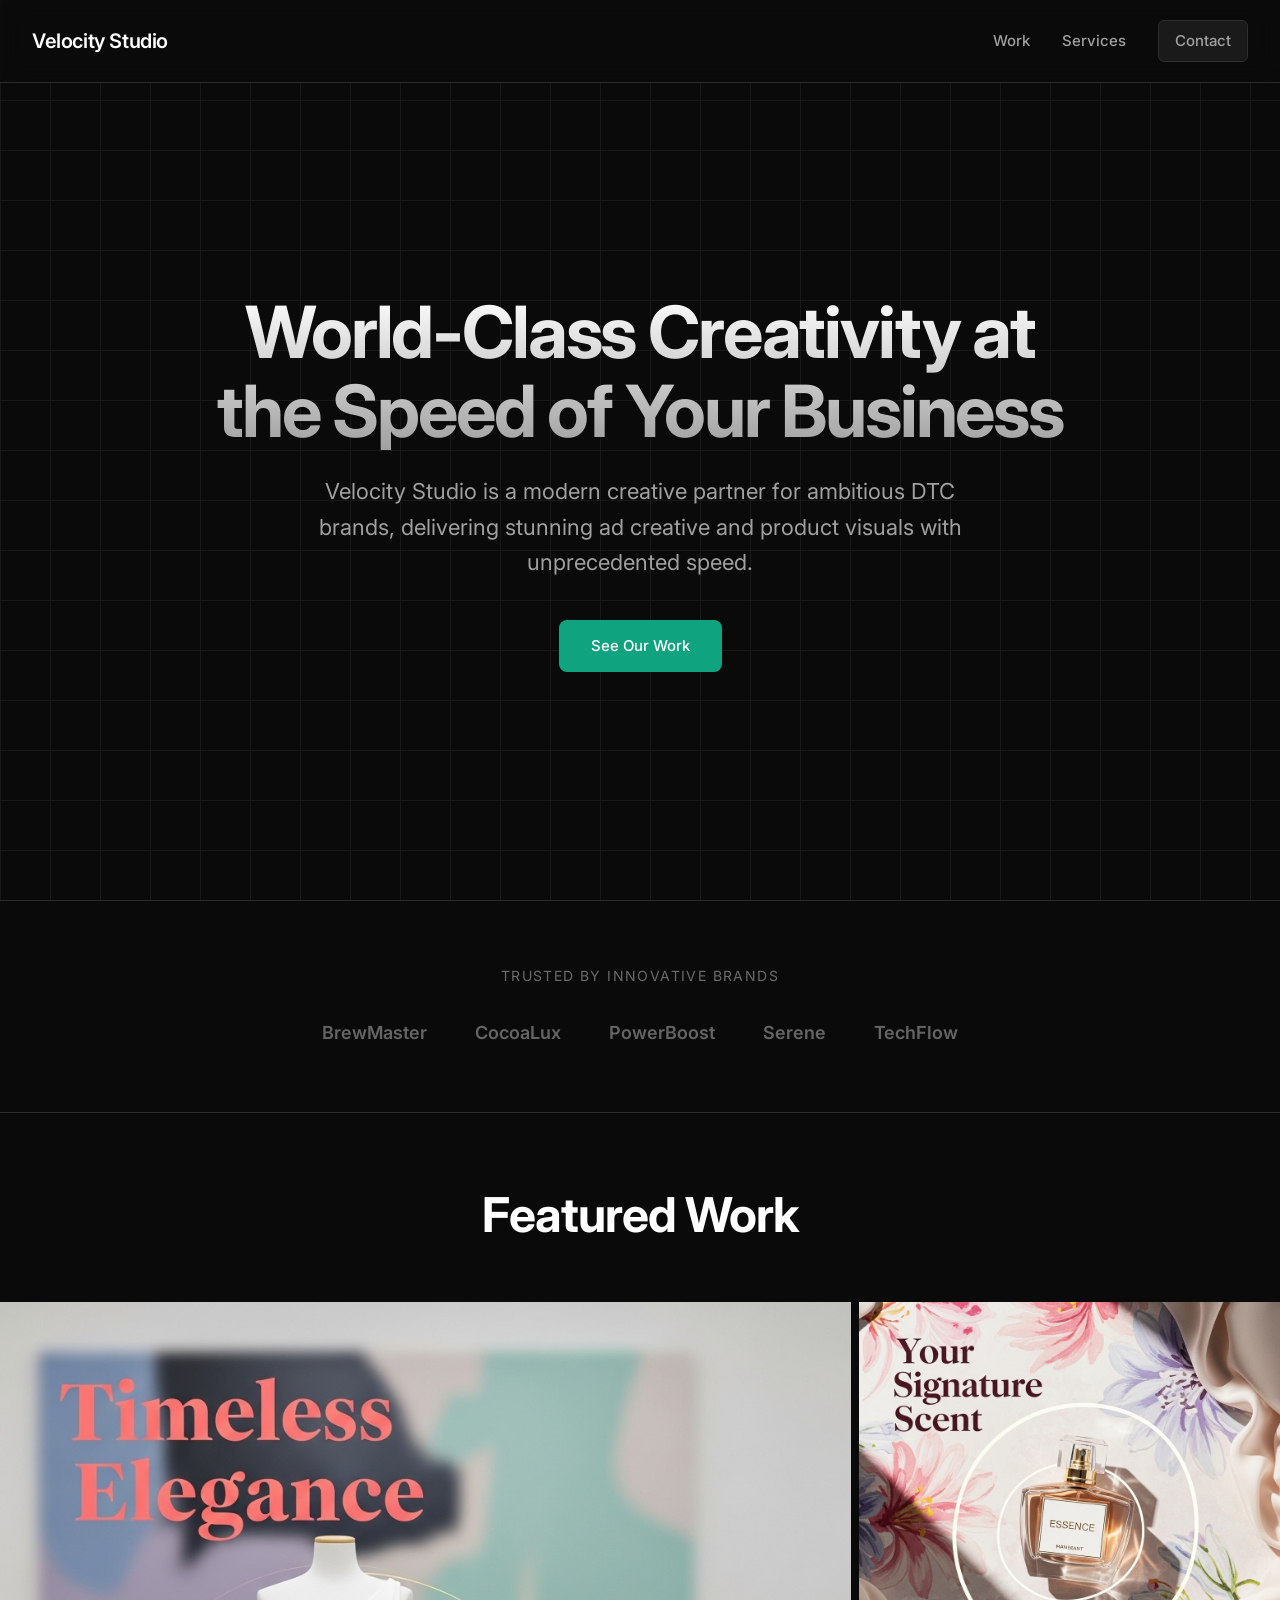
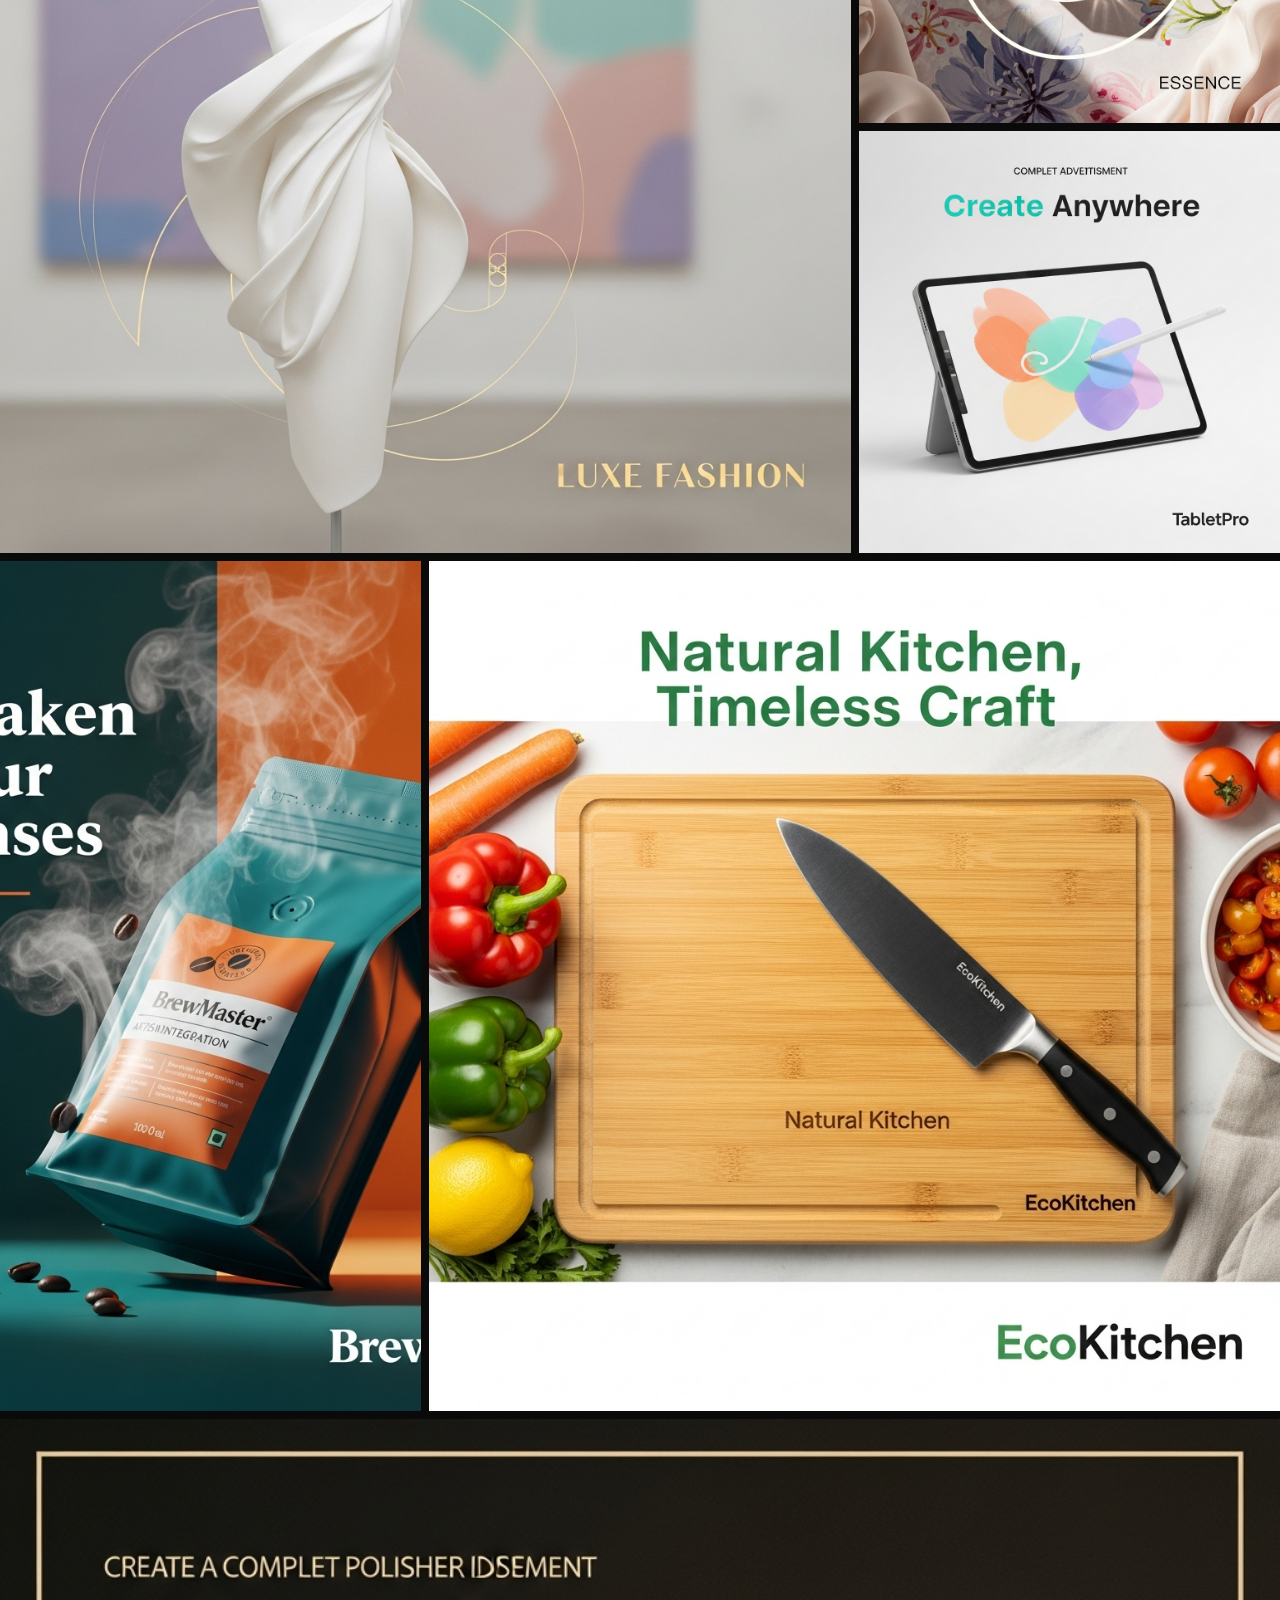
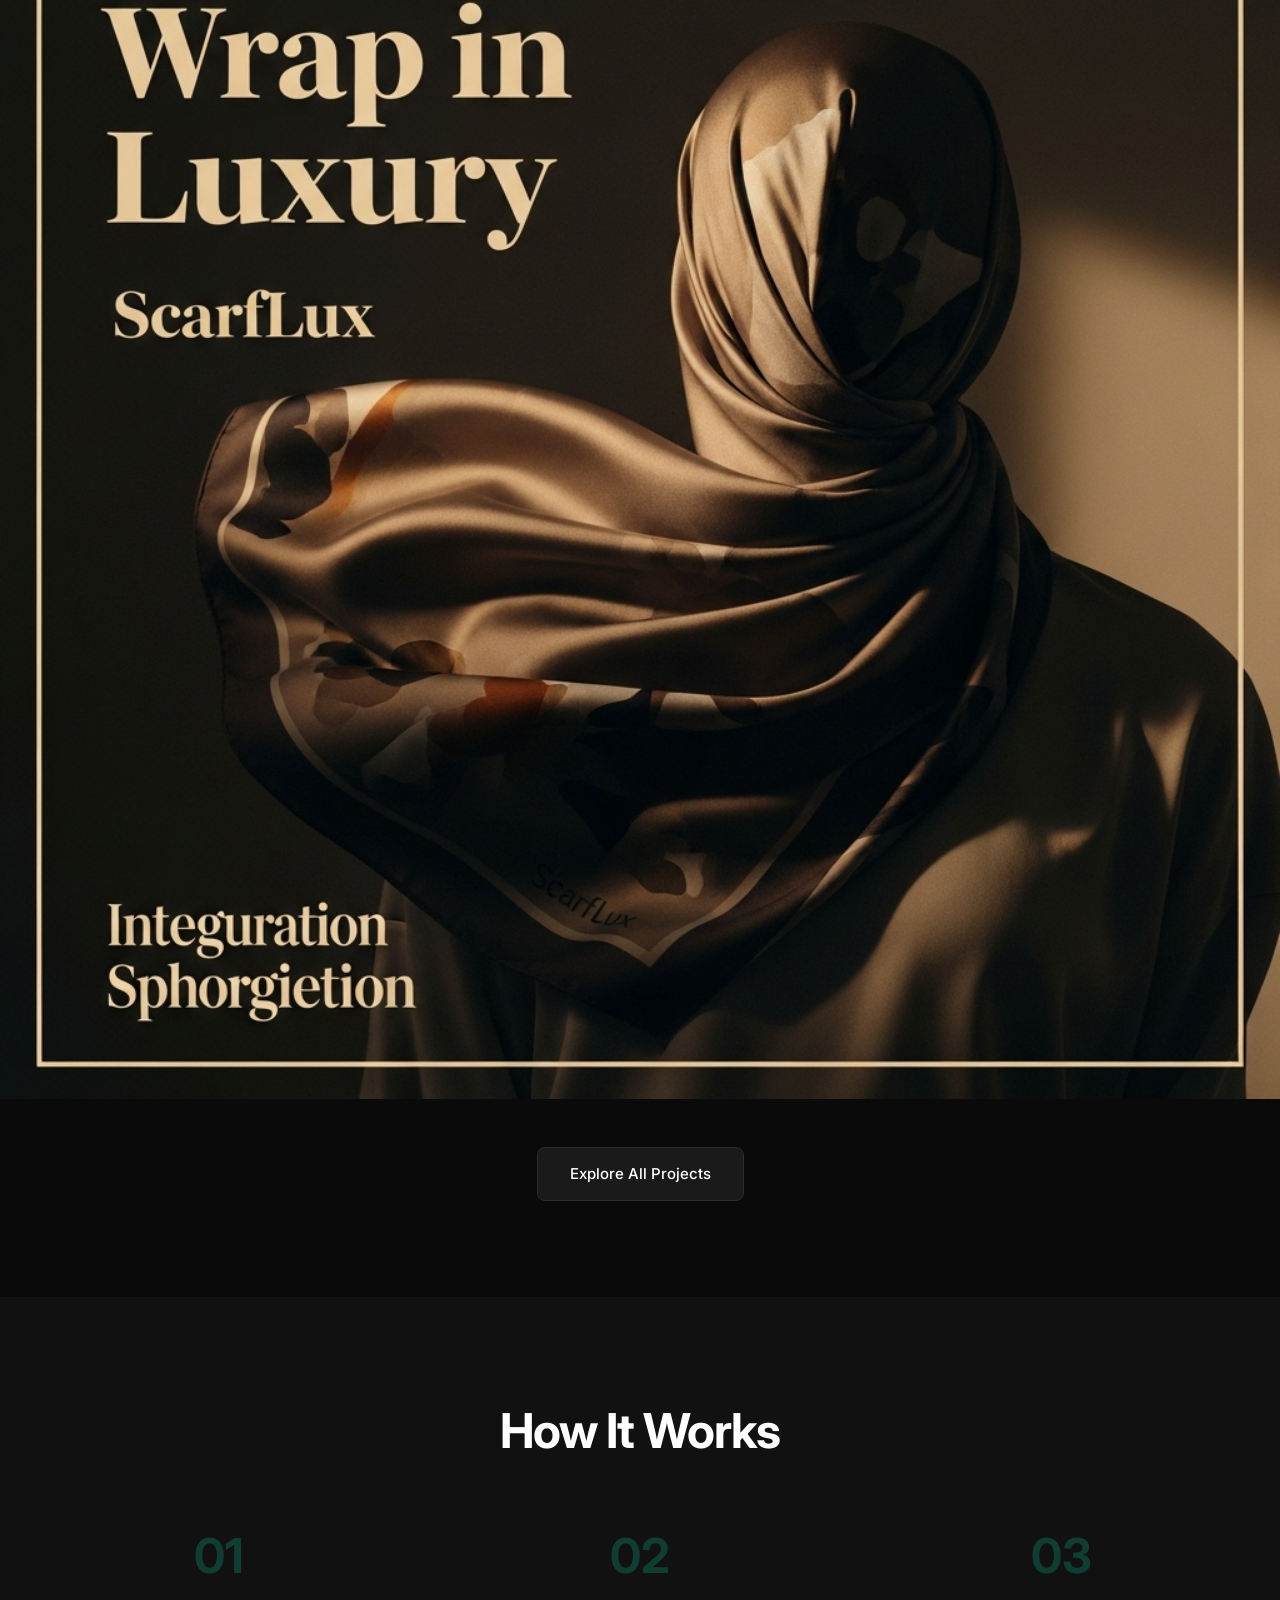
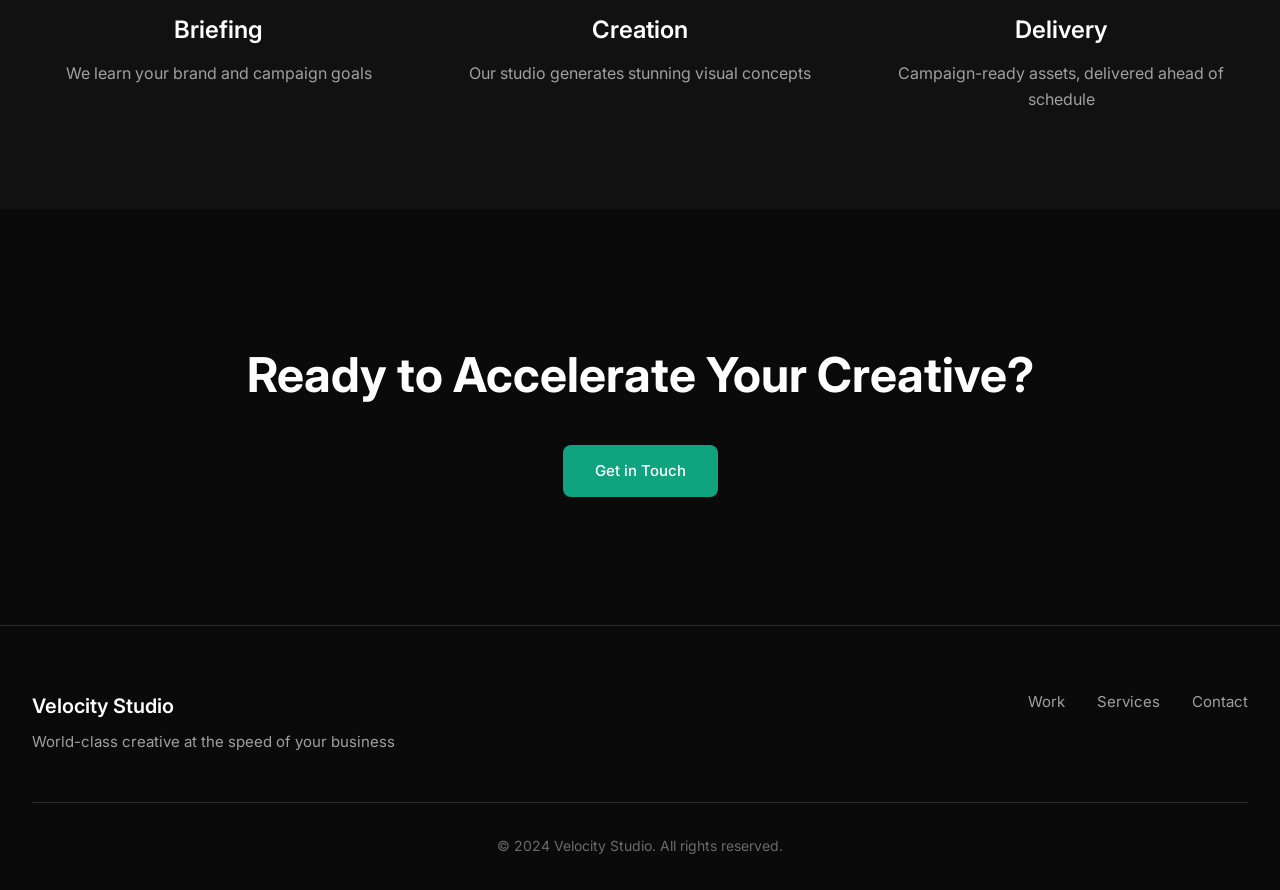
==== index.html @ a5378dfd "Initial commit - Velocity Studio" ====
<!DOCTYPE html>
<html lang="en">
<head>
    <meta charset="UTF-8">
    <meta name="viewport" content="width=device-width, initial-scale=1.0">
    <title>Velocity Studio - World-Class Creative at the Speed of Your Business</title>
    <link rel="stylesheet" href="styles/main.css">
    <link rel="preconnect" href="https://fonts.googleapis.com">
    <link rel="preconnect" href="https://fonts.gstatic.com" crossorigin>
    <link href="https://fonts.googleapis.com/css2?family=Inter:wght@300;400;500;600;700&display=swap" rel="stylesheet">
</head>
<body>
    <!-- Navigation -->
    <nav class="nav">
        <div class="nav-container">
            <a href="index.html" class="logo">Velocity Studio</a>
            <div class="nav-links">
                <a href="work.html">Work</a>
                <a href="services.html">Services</a>
                <a href="contact.html" class="nav-cta">Contact</a>
            </div>
            <button class="mobile-menu-btn" aria-label="Menu">
                <span></span>
                <span></span>
                <span></span>
            </button>
        </div>
    </nav>

    <!-- Hero Section -->
    <section class="hero">
        <div class="hero-content">
            <h1 class="hero-title">World-Class Creativity at the Speed of Your Business</h1>
            <p class="hero-subtitle">Velocity Studio is a modern creative partner for ambitious DTC brands, delivering stunning ad creative and product visuals with unprecedented speed.</p>
            <a href="work.html" class="btn btn-primary">See Our Work</a>
        </div>
        <div class="hero-visual">
            <div class="grid-pattern"></div>
        </div>
    </section>

    <!-- Logo Bar -->
    <section class="logo-bar">
        <div class="container">
            <p class="logo-bar-title">Trusted by innovative brands</p>
            <div class="logo-grid">
                <div class="brand-logo">BrewMaster</div>
                <div class="brand-logo">CocoaLux</div>
                <div class="brand-logo">PowerBoost</div>
                <div class="brand-logo">Serene</div>
                <div class="brand-logo">TechFlow</div>
            </div>
        </div>
    </section>

    <!-- Featured Work -->
    <section class="featured-work">
        <div class="container">
            <h2 class="section-title">Featured Work</h2>
            <div class="work-grid">
                <div class="work-item">
                    <img src="assets/images/fashion1.png" alt="Fashion Campaign" class="work-image-img">
                    <div class="work-overlay">
                        <h3>Fashion Campaign</h3>
                        <p>Premium Apparel</p>
                    </div>
                </div>
                <div class="work-item">
                    <img src="assets/images/beauty1.png" alt="Beauty Brand" class="work-image-img">
                    <div class="work-overlay">
                        <h3>Beauty Brand</h3>
                        <p>Skincare Line</p>
                    </div>
                </div>
                <div class="work-item">
                    <img src="assets/images/elecctronics.png" alt="Electronics" class="work-image-img">
                    <div class="work-overlay">
                        <h3>Tech Products</h3>
                        <p>Consumer Electronics</p>
                    </div>
                </div>
                <div class="work-item">
                    <img src="assets/images/foodsBavrage1.png" alt="Food & Beverage" class="work-image-img">
                    <div class="work-overlay">
                        <h3>Food & Beverage</h3>
                        <p>Artisan Products</p>
                    </div>
                </div>
                <div class="work-item">
                    <img src="assets/images/home.png" alt="Home Goods" class="work-image-img">
                    <div class="work-overlay">
                        <h3>Home Goods</h3>
                        <p>Modern Living</p>
                    </div>
                </div>
                <div class="work-item">
                    <img src="assets/images/jaulary.png" alt="Jewelry Collection" class="work-image-img">
                    <div class="work-overlay">
                        <h3>Jewelry Collection</h3>
                        <p>Luxury Accessories</p>
                    </div>
                </div>
            </div>
            <div class="cta-center">
                <a href="work.html" class="btn btn-secondary">Explore All Projects</a>
            </div>
        </div>
    </section>

    <!-- Process Section -->
    <section class="process">
        <div class="container">
            <h2 class="section-title">How It Works</h2>
            <div class="process-grid">
                <div class="process-step">
                    <div class="step-number">01</div>
                    <h3>Briefing</h3>
                    <p>We learn your brand and campaign goals</p>
                </div>
                <div class="process-step">
                    <div class="step-number">02</div>
                    <h3>Creation</h3>
                    <p>Our studio generates stunning visual concepts</p>
                </div>
                <div class="process-step">
                    <div class="step-number">03</div>
                    <h3>Delivery</h3>
                    <p>Campaign-ready assets, delivered ahead of schedule</p>
                </div>
            </div>
        </div>
    </section>

    <!-- Final CTA -->
    <section class="final-cta">
        <div class="container">
            <h2>Ready to Accelerate Your Creative?</h2>
            <a href="contact.html" class="btn btn-primary">Get in Touch</a>
        </div>
    </section>

    <!-- Footer -->
    <footer class="footer">
        <div class="container">
            <div class="footer-content">
                <div class="footer-brand">
                    <h3>Velocity Studio</h3>
                    <p>World-class creative at the speed of your business</p>
                </div>
                <div class="footer-links">
                    <a href="work.html">Work</a>
                    <a href="services.html">Services</a>
                    <a href="contact.html">Contact</a>
                </div>
            </div>
            <div class="footer-bottom">
                <p>&copy; 2024 Velocity Studio. All rights reserved.</p>
            </div>
        </div>
    </footer>

    <script src="js/main.js"></script>
</body>
</html>
---- styles/main.css ----
/* Reset & Base Styles */
* {
    margin: 0;
    padding: 0;
    box-sizing: border-box;
}

:root {
    --bg-primary: #0a0a0a;
    --bg-secondary: #111111;
    --bg-tertiary: #1a1a1a;
    --text-primary: #ffffff;
    --text-secondary: #a0a0a0;
    --text-tertiary: #6b6b6b;
    --accent: #10a37f;
    --accent-hover: #0d8c6d;
    --border: #2d2d2d;
    --transition: all 0.3s cubic-bezier(0.4, 0, 0.2, 1);
}

body {
    font-family: 'Inter', -apple-system, BlinkMacSystemFont, 'Segoe UI', sans-serif;
    background-color: var(--bg-primary);
    color: var(--text-primary);
    line-height: 1.6;
    -webkit-font-smoothing: antialiased;
    -moz-osx-font-smoothing: grayscale;
}

.container {
    max-width: 1280px;
    margin: 0 auto;
    padding: 0 2rem;
}

/* Navigation */
.nav {
    position: fixed;
    top: 0;
    left: 0;
    right: 0;
    z-index: 1000;
    background: rgba(10, 10, 10, 0.8);
    backdrop-filter: blur(12px);
    border-bottom: 1px solid var(--border);
}

.nav-container {
    max-width: 1280px;
    margin: 0 auto;
    padding: 1.25rem 2rem;
    display: flex;
    justify-content: space-between;
    align-items: center;
}

.logo {
    font-size: 1.25rem;
    font-weight: 600;
    color: var(--text-primary);
    text-decoration: none;
    letter-spacing: -0.02em;
}

.nav-links {
    display: flex;
    gap: 2rem;
    align-items: center;
}

.nav-links a {
    color: var(--text-secondary);
    text-decoration: none;
    font-size: 0.9375rem;
    font-weight: 500;
    transition: var(--transition);
}

.nav-links a:hover,
.nav-links a.active {
    color: var(--text-primary);
}

.nav-cta {
    padding: 0.5rem 1rem;
    background: var(--bg-tertiary);
    border-radius: 6px;
    border: 1px solid var(--border);
}

.nav-cta:hover {
    background: var(--bg-secondary);
    border-color: var(--accent);
}

.mobile-menu-btn {
    display: none;
    flex-direction: column;
    gap: 4px;
    background: none;
    border: none;
    cursor: pointer;
    padding: 0.5rem;
    z-index: 1001;
}

.mobile-menu-btn span {
    width: 24px;
    height: 2px;
    background: var(--text-primary);
    transition: var(--transition);
}

.mobile-menu-btn.active span:nth-child(1) {
    transform: rotate(45deg) translate(5px, 5px);
}

.mobile-menu-btn.active span:nth-child(2) {
    opacity: 0;
}

.mobile-menu-btn.active span:nth-child(3) {
    transform: rotate(-45deg) translate(7px, -6px);
}

.nav-links.active {
    display: flex;
    flex-direction: column;
    position: fixed;
    top: 73px;
    left: 0;
    right: 0;
    background: rgba(10, 10, 10, 0.98);
    backdrop-filter: blur(12px);
    padding: 2rem;
    gap: 1.5rem;
    border-bottom: 1px solid var(--border);
    animation: slideDown 0.3s ease;
}

@keyframes slideDown {
    from {
        opacity: 0;
        transform: translateY(-20px);
    }
    to {
        opacity: 1;
        transform: translateY(0);
    }
}

/* Hero Section */
.hero {
    min-height: 100vh;
    display: flex;
    align-items: center;
    justify-content: center;
    position: relative;
    padding: 8rem 2rem 4rem;
    overflow: hidden;
}

.hero-content {
    max-width: 900px;
    text-align: center;
    position: relative;
    z-index: 2;
}

.hero-title {
    font-size: clamp(2.5rem, 6vw, 4.5rem);
    font-weight: 700;
    line-height: 1.1;
    letter-spacing: -0.03em;
    margin-bottom: 1.5rem;
    background: linear-gradient(180deg, #ffffff 0%, #a0a0a0 100%);
    -webkit-background-clip: text;
    -webkit-text-fill-color: transparent;
    background-clip: text;
}

.hero-subtitle {
    font-size: clamp(1.125rem, 2vw, 1.375rem);
    color: var(--text-secondary);
    margin-bottom: 2.5rem;
    line-height: 1.6;
    max-width: 700px;
    margin-left: auto;
    margin-right: auto;
}

.hero-visual {
    position: absolute;
    top: 0;
    left: 0;
    right: 0;
    bottom: 0;
    z-index: 1;
    opacity: 0.4;
}

.grid-pattern {
    width: 100%;
    height: 100%;
    background-image: 
        linear-gradient(var(--border) 1px, transparent 1px),
        linear-gradient(90deg, var(--border) 1px, transparent 1px);
    background-size: 50px 50px;
    animation: gridMove 20s linear infinite;
}

@keyframes gridMove {
    0% { transform: translate(0, 0); }
    100% { transform: translate(50px, 50px); }
}

/* Buttons */
.btn {
    display: inline-block;
    padding: 0.875rem 2rem;
    font-size: 0.9375rem;
    font-weight: 500;
    text-decoration: none;
    border-radius: 8px;
    transition: var(--transition);
    cursor: pointer;
    border: none;
    font-family: inherit;
}

.btn-primary {
    background: var(--accent);
    color: var(--text-primary);
}

.btn-primary:hover {
    background: var(--accent-hover);
    transform: translateY(-2px);
}

.btn-secondary {
    background: var(--bg-tertiary);
    color: var(--text-primary);
    border: 1px solid var(--border);
}

.btn-secondary:hover {
    background: var(--bg-secondary);
    border-color: var(--accent);
}

/* Logo Bar */
.logo-bar {
    padding: 4rem 0;
    border-top: 1px solid var(--border);
    border-bottom: 1px solid var(--border);
}

.logo-bar-title {
    text-align: center;
    color: var(--text-tertiary);
    font-size: 0.875rem;
    text-transform: uppercase;
    letter-spacing: 0.1em;
    margin-bottom: 2rem;
}

.logo-grid {
    display: flex;
    justify-content: center;
    align-items: center;
    gap: 3rem;
    flex-wrap: wrap;
}

.brand-logo {
    font-size: 1.125rem;
    font-weight: 600;
    color: var(--text-secondary);
    opacity: 0.6;
    transition: var(--transition);
}

.brand-logo:hover {
    opacity: 1;
    color: var(--text-primary);
}

/* Section Styles */
.section-title {
    font-size: clamp(2rem, 4vw, 3rem);
    font-weight: 700;
    letter-spacing: -0.02em;
    margin-bottom: 3rem;
    text-align: center;
}

/* Featured Work */
.featured-work {
    padding: 4rem 0 6rem;
}

.featured-work .container {
    max-width: 100%;
    padding: 0;
}

.work-grid {
    display: grid;
    grid-template-columns: repeat(12, 1fr);
    gap: 0.5rem;
    margin-bottom: 3rem;
}

.work-item {
    position: relative;
    border-radius: 0;
    overflow: hidden;
    cursor: pointer;
    border: none;
    background: var(--bg-secondary);
    transition: var(--transition);
}

.work-item:hover {
    transform: scale(0.98);
}

/* Creative asymmetric layout - 12 column grid */
.work-item:nth-child(1) {
    grid-column: span 8;
    grid-row: span 2;
    min-height: 600px;
}

.work-item:nth-child(2) {
    grid-column: span 4;
    grid-row: span 1;
    min-height: 300px;
}

.work-item:nth-child(3) {
    grid-column: span 4;
    grid-row: span 1;
    min-height: 300px;
}

.work-item:nth-child(4) {
    grid-column: span 4;
    grid-row: span 2;
    min-height: 600px;
}

.work-item:nth-child(5) {
    grid-column: span 8;
    grid-row: span 2;
    min-height: 600px;
}

.work-item:nth-child(6) {
    grid-column: span 12;
    min-height: 350px;
}

.work-image {
    width: 100%;
    height: 100%;
    display: flex;
    align-items: center;
    justify-content: center;
    transition: var(--transition);
}

.work-image-img {
    width: 100%;
    height: 100%;
    object-fit: cover;
    object-position: center;
    display: block;
    transition: var(--transition);
}

.work-item:hover .work-image-img {
    transform: scale(1.05);
}

.placeholder-icon {
    width: 64px;
    height: 64px;
    color: var(--text-tertiary);
    opacity: 0.3;
}

.work-overlay {
    position: absolute;
    bottom: 0;
    left: 0;
    right: 0;
    padding: 2.5rem;
    background: linear-gradient(to top, rgba(0,0,0,0.8) 0%, rgba(0,0,0,0.4) 50%, transparent 100%);
    opacity: 0;
    transition: var(--transition);
}

.work-item:hover .work-overlay {
    opacity: 1;
}

.work-item:nth-child(1) .work-overlay h3,
.work-item:nth-child(4) .work-overlay h3 {
    font-size: 1.75rem;
    font-weight: 600;
    margin-bottom: 0.375rem;
    letter-spacing: -0.02em;
}

.work-item:nth-child(1) .work-overlay p,
.work-item:nth-child(4) .work-overlay p {
    font-size: 1rem;
    color: var(--text-secondary);
    font-weight: 400;
}

.work-overlay h3 {
    font-size: 1.25rem;
    font-weight: 600;
    margin-bottom: 0.25rem;
    letter-spacing: -0.01em;
}

.work-overlay p {
    color: var(--text-secondary);
    font-size: 0.875rem;
    font-weight: 400;
    opacity: 0.9;
}

.cta-center {
    text-align: center;
    padding: 0 2rem;
    margin-top: 2rem;
}

/* Process Section */
.process {
    padding: 6rem 0;
    background: var(--bg-secondary);
}

.process-grid {
    display: grid;
    grid-template-columns: repeat(auto-fit, minmax(280px, 1fr));
    gap: 3rem;
}

.process-step {
    text-align: center;
}

.step-number {
    font-size: 3rem;
    font-weight: 700;
    color: var(--accent);
    opacity: 0.3;
    margin-bottom: 1rem;
}

.process-step h3 {
    font-size: 1.5rem;
    font-weight: 600;
    margin-bottom: 0.75rem;
}

.process-step p {
    color: var(--text-secondary);
    line-height: 1.6;
}

/* Final CTA */
.final-cta {
    padding: 8rem 0;
    text-align: center;
}

.final-cta h2 {
    font-size: clamp(2rem, 4vw, 3rem);
    font-weight: 700;
    margin-bottom: 2rem;
}

/* Footer */
.footer {
    border-top: 1px solid var(--border);
    padding: 4rem 0 2rem;
}

.footer-content {
    display: flex;
    justify-content: space-between;
    align-items: start;
    margin-bottom: 3rem;
    gap: 2rem;
}

.footer-brand h3 {
    font-size: 1.25rem;
    font-weight: 600;
    margin-bottom: 0.5rem;
}

.footer-brand p {
    color: var(--text-secondary);
    font-size: 0.9375rem;
}

.footer-links {
    display: flex;
    gap: 2rem;
}

.footer-links a {
    color: var(--text-secondary);
    text-decoration: none;
    font-size: 0.9375rem;
    transition: var(--transition);
}

.footer-links a:hover {
    color: var(--text-primary);
}

.footer-bottom {
    padding-top: 2rem;
    border-top: 1px solid var(--border);
    text-align: center;
}

.footer-bottom p {
    color: var(--text-tertiary);
    font-size: 0.875rem;
}

/* Page Header */
.page-header {
    padding: 10rem 0 4rem;
    text-align: center;
}

.page-header h1 {
    font-size: clamp(2.5rem, 5vw, 4rem);
    font-weight: 700;
    letter-spacing: -0.02em;
    margin-bottom: 1rem;
}

.page-header p {
    font-size: 1.25rem;
    color: var(--text-secondary);
}

/* Responsive Design */
@media (max-width: 968px) {
    .work-grid {
        grid-template-columns: repeat(2, 1fr);
        gap: 0.5rem;
    }
    
    .work-item:nth-child(1) {
        grid-column: span 2;
        grid-row: span 1;
        min-height: 400px;
    }
    
    .work-item:nth-child(2),
    .work-item:nth-child(3) {
        grid-column: span 1;
        grid-row: span 1;
        min-height: 300px;
    }
    
    .work-item:nth-child(4) {
        grid-column: span 2;
        grid-row: span 1;
        min-height: 350px;
    }
    
    .work-item:nth-child(5),
    .work-item:nth-child(6) {
        grid-column: span 1;
        grid-row: span 1;
        min-height: 300px;
    }
}

@media (max-width: 968px) {
    .nav-links:not(.active) {
        display: none;
    }
    
    .mobile-menu-btn {
        display: flex;
    }
}

@media (max-width: 768px) {
    .nav-links:not(.active) {
        display: none;
    }
    
    .mobile-menu-btn {
        display: flex;
    }
    
    .work-grid {
        grid-template-columns: 1fr;
        gap: 0.5rem;
    }
    
    .work-item {
        min-height: 350px;
        border-radius: 0;
    }
    
    .work-item:nth-child(1),
    .work-item:nth-child(2),
    .work-item:nth-child(3),
    .work-item:nth-child(4),
    .work-item:nth-child(5),
    .work-item:nth-child(6) {
        grid-column: span 1;
        grid-row: span 1;
        min-height: 350px;
    }
    
    .footer-content {
        flex-direction: column;
    }
    
    .logo-grid {
        gap: 1.5rem;
    }
}

@media (max-width: 480px) {
    .container {
        padding: 0 1rem;
    }
    
    .nav-container {
        padding: 1rem;
    }
    
    .hero {
        padding: 6rem 1rem 3rem;
    }
}

/* Filter Section */
.filter-section {
    padding: 2rem 0;
    background: var(--bg-secondary);
    position: sticky;
    top: 73px;
    z-index: 100;
    border-bottom: 1px solid var(--border);
}

.filter-bar {
    display: flex;
    gap: 0.75rem;
    justify-content: center;
    flex-wrap: wrap;
}

.filter-btn {
    padding: 0.625rem 1.25rem;
    background: var(--bg-tertiary);
    color: var(--text-secondary);
    border: 1px solid var(--border);
    border-radius: 6px;
    font-size: 0.875rem;
    font-weight: 500;
    cursor: pointer;
    transition: var(--transition);
    font-family: inherit;
}

.filter-btn:hover {
    color: var(--text-primary);
    border-color: var(--accent);
}

.filter-btn.active {
    background: var(--accent);
    color: var(--text-primary);
    border-color: var(--accent);
}

/* Portfolio Grid */
.portfolio {
    padding: 4rem 0 6rem;
}

.portfolio-grid {
    display: grid;
    grid-template-columns: repeat(auto-fill, minmax(320px, 1fr));
    gap: 1.5rem;
}

.portfolio-item {
    position: relative;
    aspect-ratio: 1;
    border-radius: 12px;
    overflow: hidden;
    cursor: pointer;
    border: 1px solid var(--border);
    transition: var(--transition);
}

.portfolio-item.hidden {
    display: none;
}

.portfolio-image {
    width: 100%;
    height: 100%;
    display: flex;
    align-items: center;
    justify-content: center;
    transition: var(--transition);
}

.portfolio-overlay {
    position: absolute;
    bottom: 0;
    left: 0;
    right: 0;
    padding: 1.5rem;
    background: linear-gradient(to top, rgba(0,0,0,0.95) 0%, transparent 100%);
    opacity: 0;
    transition: var(--transition);
}

.portfolio-item:hover .portfolio-overlay {
    opacity: 1;
}

.portfolio-item:hover .portfolio-image {
    transform: scale(1.05);
}

.portfolio-item:hover {
    border-color: var(--accent);
}

.portfolio-overlay h3 {
    font-size: 1.125rem;
    font-weight: 600;
    margin-bottom: 0.25rem;
}

.portfolio-overlay p {
    color: var(--text-secondary);
    font-size: 0.875rem;
}

/* Pricing Section */
.pricing {
    padding: 4rem 0 6rem;
}

.pricing-grid {
    display: grid;
    grid-template-columns: repeat(auto-fit, minmax(320px, 1fr));
    gap: 2rem;
    max-width: 1200px;
    margin: 0 auto;
}

.pricing-card {
    background: var(--bg-secondary);
    border: 1px solid var(--border);
    border-radius: 16px;
    padding: 2.5rem;
    transition: var(--transition);
    position: relative;
}

.pricing-card:hover {
    border-color: var(--accent);
    transform: translateY(-4px);
}

.pricing-card.featured {
    border-color: var(--accent);
    background: linear-gradient(135deg, var(--bg-secondary) 0%, #0d1a17 100%);
}

.featured-badge {
    position: absolute;
    top: -12px;
    left: 50%;
    transform: translateX(-50%);
    background: var(--accent);
    color: var(--text-primary);
    padding: 0.375rem 1rem;
    border-radius: 20px;
    font-size: 0.75rem;
    font-weight: 600;
    text-transform: uppercase;
    letter-spacing: 0.05em;
}

.pricing-header {
    text-align: center;
    margin-bottom: 2rem;
    padding-bottom: 2rem;
    border-bottom: 1px solid var(--border);
}

.pricing-header h3 {
    font-size: 1.5rem;
    font-weight: 600;
    margin-bottom: 1rem;
}

.price {
    display: flex;
    align-items: baseline;
    justify-content: center;
    margin-bottom: 1rem;
}

.currency {
    font-size: 1.5rem;
    font-weight: 600;
    color: var(--text-secondary);
}

.amount {
    font-size: 3.5rem;
    font-weight: 700;
    line-height: 1;
    margin: 0 0.25rem;
}

.period {
    font-size: 1rem;
    color: var(--text-secondary);
}

.pricing-desc {
    color: var(--text-secondary);
    font-size: 0.9375rem;
}

.pricing-features {
    margin-bottom: 2rem;
}

.feature {
    display: flex;
    align-items: center;
    gap: 0.75rem;
    padding: 0.75rem 0;
}

.feature svg {
    width: 20px;
    height: 20px;
    color: var(--accent);
    flex-shrink: 0;
}

.feature span {
    font-size: 0.9375rem;
    color: var(--text-secondary);
}

.pricing-card .btn {
    width: 100%;
    text-align: center;
}

/* Services CTA */
.services-cta {
    padding: 6rem 0;
    text-align: center;
    background: var(--bg-secondary);
}

.services-cta h2 {
    font-size: clamp(2rem, 4vw, 3rem);
    font-weight: 700;
    margin-bottom: 1rem;
}

.services-cta p {
    font-size: 1.25rem;
    color: var(--text-secondary);
    margin-bottom: 2rem;
}

/* Contact Section */
.contact-section {
    padding: 4rem 0 6rem;
}

.contact-wrapper {
    display: grid;
    grid-template-columns: 1.5fr 1fr;
    gap: 4rem;
    max-width: 1100px;
    margin: 0 auto;
}

.contact-form-container {
    background: var(--bg-secondary);
    border: 1px solid var(--border);
    border-radius: 16px;
    padding: 3rem;
}

.contact-form {
    display: flex;
    flex-direction: column;
    gap: 1.5rem;
}

.form-group {
    display: flex;
    flex-direction: column;
    gap: 0.5rem;
}

.form-group label {
    font-size: 0.875rem;
    font-weight: 500;
    color: var(--text-secondary);
}

.form-group input,
.form-group select,
.form-group textarea {
    padding: 0.875rem 1rem;
    background: var(--bg-tertiary);
    border: 1px solid var(--border);
    border-radius: 8px;
    color: var(--text-primary);
    font-size: 0.9375rem;
    font-family: inherit;
    transition: var(--transition);
}

.form-group input:focus,
.form-group select:focus,
.form-group textarea:focus {
    outline: none;
    border-color: var(--accent);
}

.form-group textarea {
    resize: vertical;
    min-height: 120px;
}

.contact-info {
    display: flex;
    flex-direction: column;
    gap: 1.5rem;
}

.info-card {
    background: var(--bg-secondary);
    border: 1px solid var(--border);
    border-radius: 12px;
    padding: 2rem;
}

.info-card h3 {
    font-size: 1.125rem;
    font-weight: 600;
    margin-bottom: 0.75rem;
}

.info-card p {
    color: var(--text-secondary);
    font-size: 0.9375rem;
    line-height: 1.6;
}

.email-link {
    display: inline-block;
    color: var(--accent);
    text-decoration: none;
    font-weight: 500;
    margin-top: 0.5rem;
    transition: var(--transition);
}

.email-link:hover {
    color: var(--accent-hover);
}

.next-steps {
    list-style: none;
    margin-top: 1rem;
}

.next-steps li {
    color: var(--text-secondary);
    font-size: 0.9375rem;
    padding: 0.5rem 0;
    padding-left: 1.5rem;
    position: relative;
}

.next-steps li::before {
    content: "→";
    position: absolute;
    left: 0;
    color: var(--accent);
}

/* Responsive Adjustments */
@media (max-width: 968px) {
    .contact-wrapper {
        grid-template-columns: 1fr;
        gap: 2rem;
    }
    
    .pricing-grid {
        grid-template-columns: 1fr;
    }
}

@media (max-width: 768px) {
    .filter-bar {
        gap: 0.5rem;
    }
    
    .filter-btn {
        padding: 0.5rem 1rem;
        font-size: 0.8125rem;
    }
    
    .portfolio-grid {
        grid-template-columns: repeat(auto-fill, minmax(280px, 1fr));
        gap: 1rem;
    }
    
    .contact-form-container {
        padding: 2rem;
    }
}

@media (max-width: 480px) {
    .portfolio-grid {
        grid-template-columns: 1fr;
    }
    
    .filter-section {
        top: 65px;
    }
}
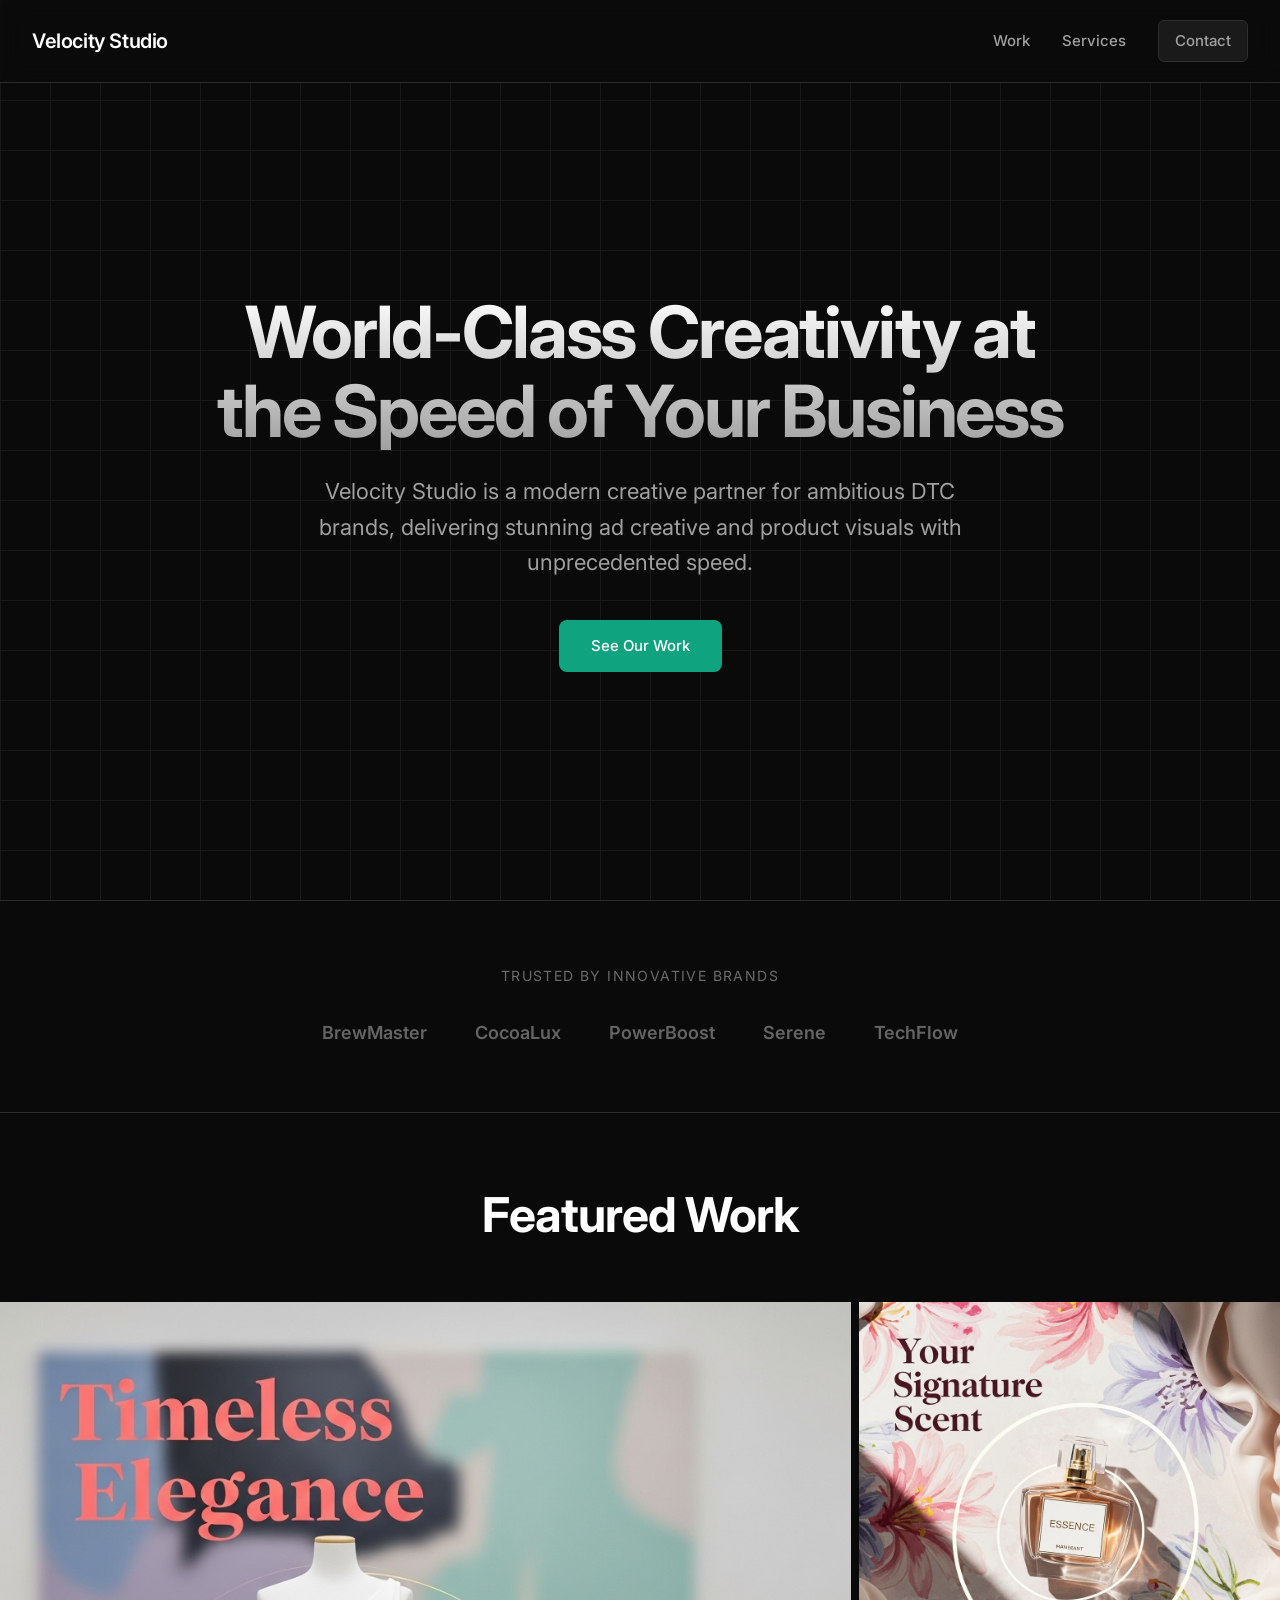
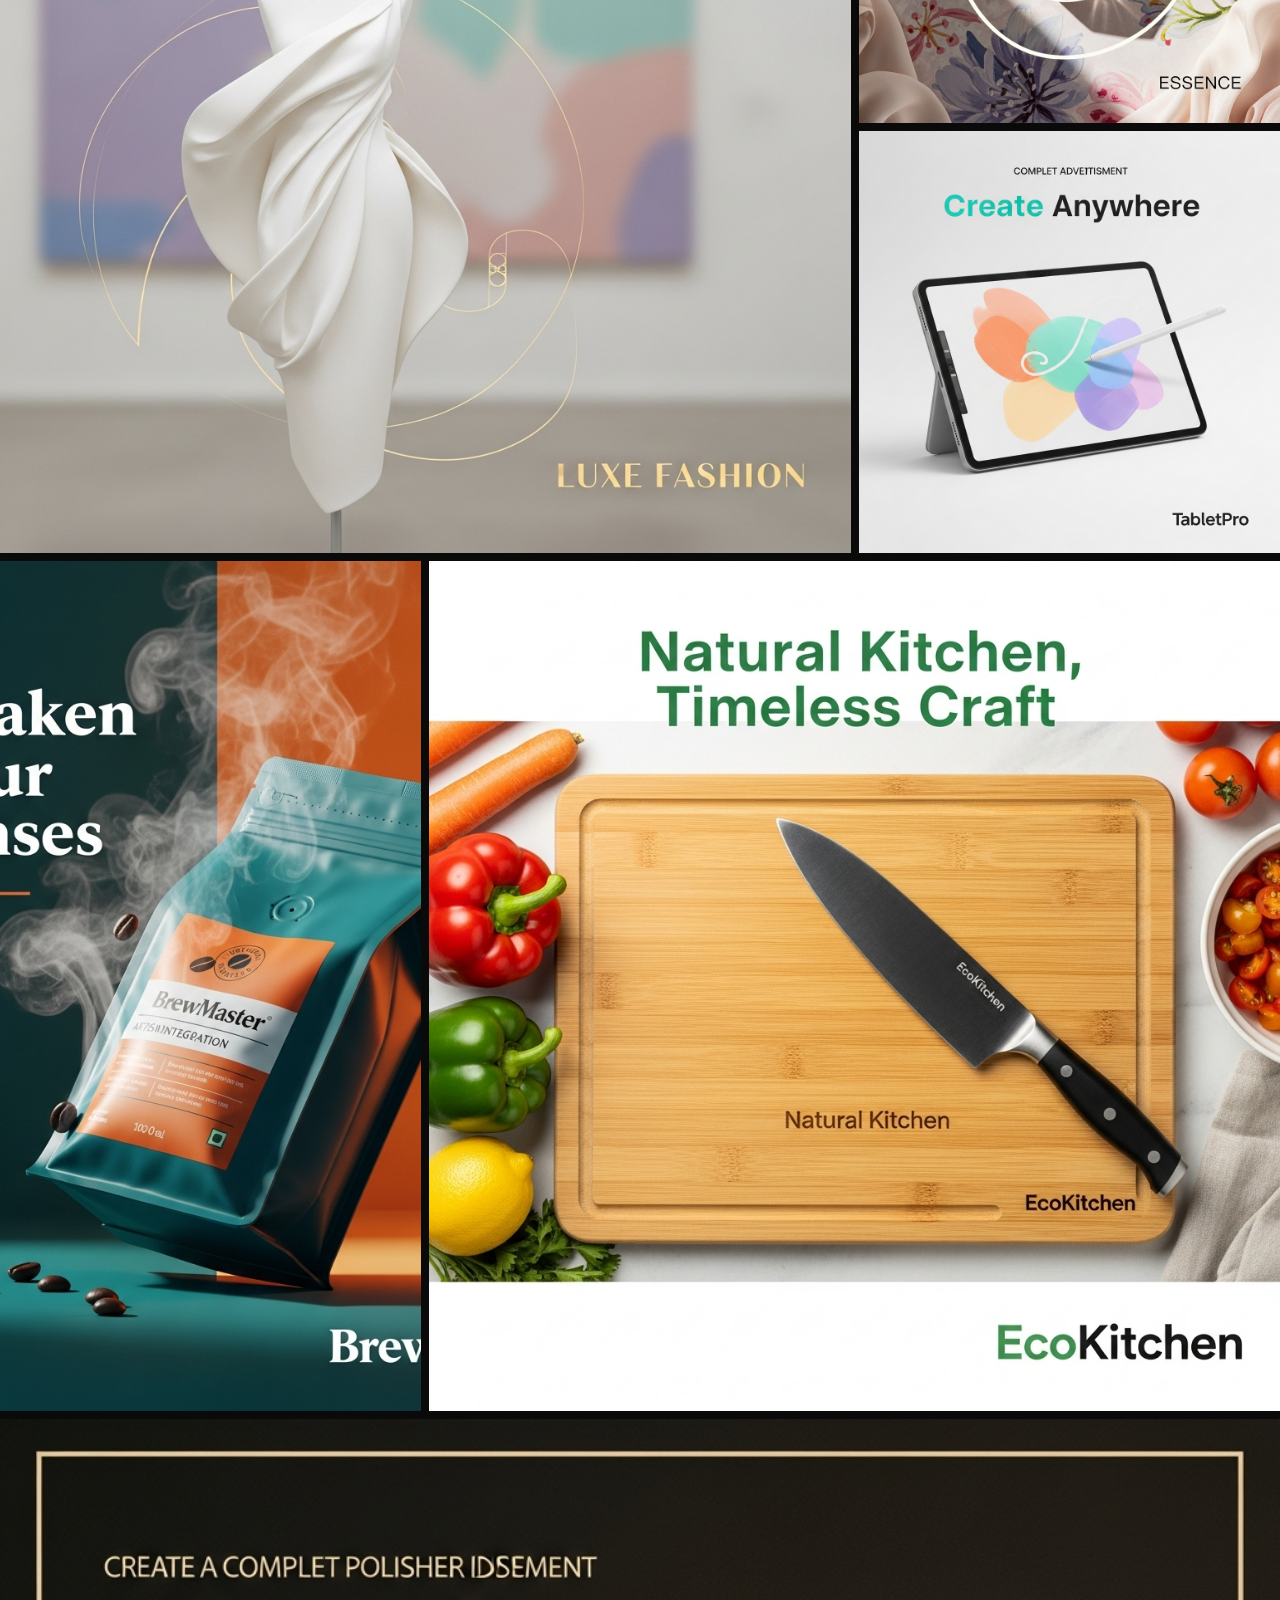
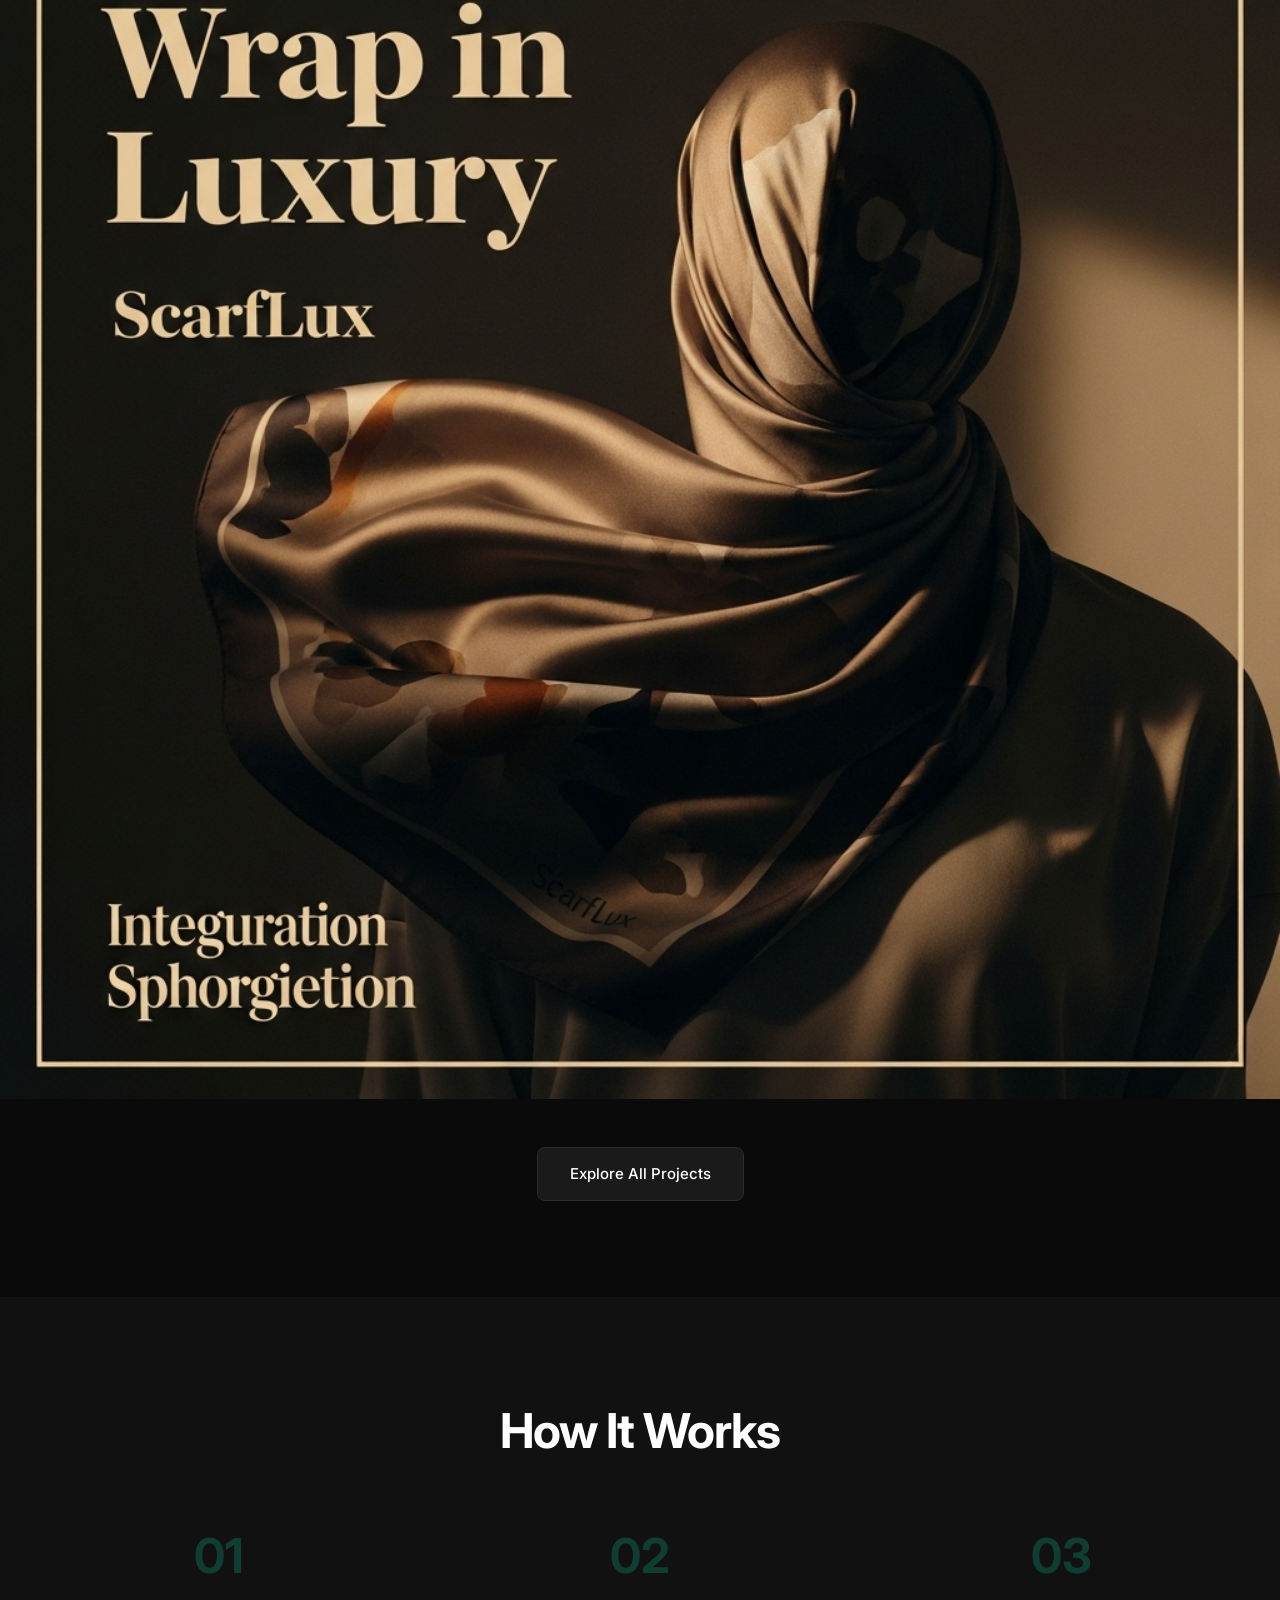
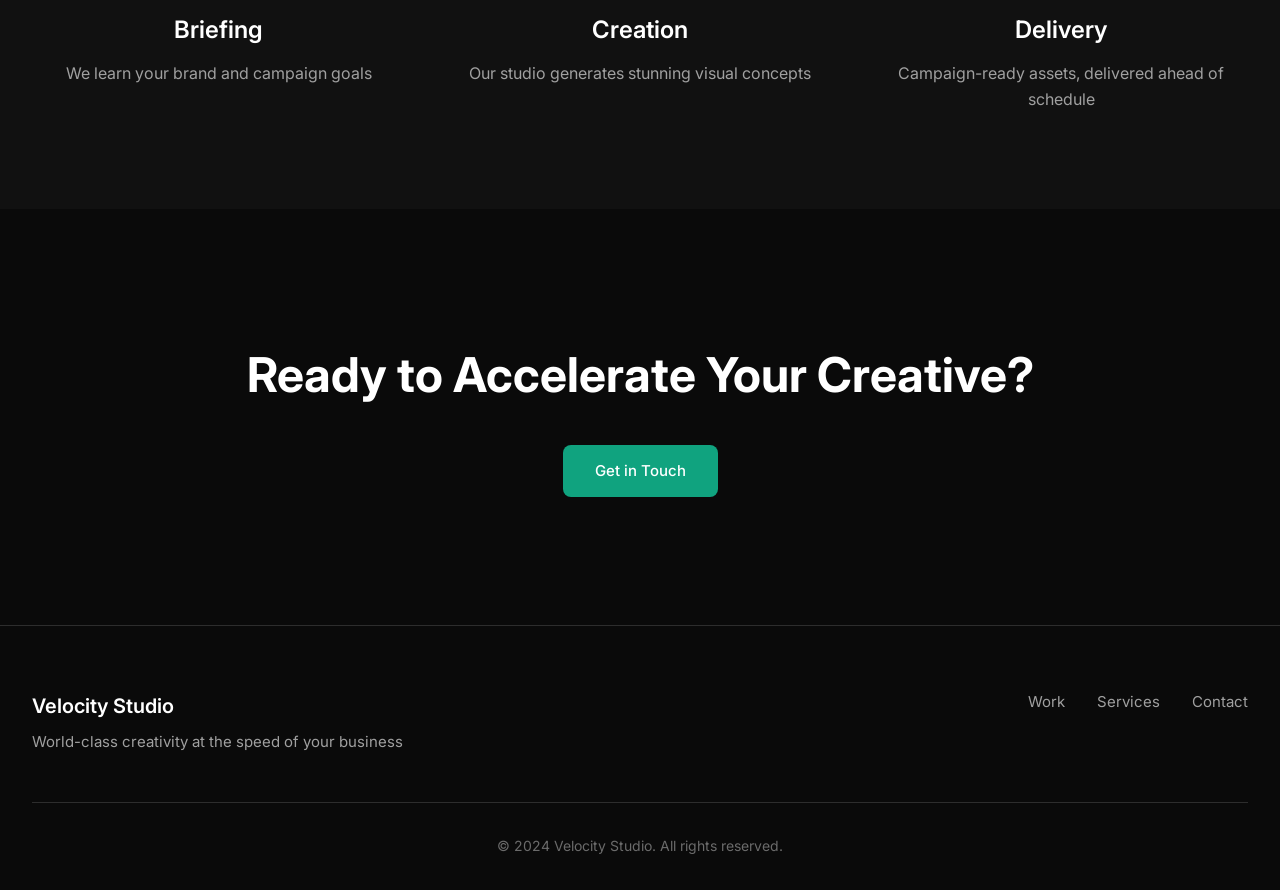
==== commit 677fa552: "Update tagline: creative to creativity" ====
--- a/index.html
+++ b/index.html
@@ -3,7 +3,7 @@
 <head>
     <meta charset="UTF-8">
     <meta name="viewport" content="width=device-width, initial-scale=1.0">
-    <title>Velocity Studio - World-Class Creative at the Speed of Your Business</title>
+    <title>Velocity Studio - World-Class Creativity at the Speed of Your Business</title>
     <link rel="stylesheet" href="styles/main.css">
     <link rel="preconnect" href="https://fonts.googleapis.com">
     <link rel="preconnect" href="https://fonts.gstatic.com" crossorigin>
@@ -59,42 +59,42 @@
             <h2 class="section-title">Featured Work</h2>
             <div class="work-grid">
                 <div class="work-item">
-                    <img src="assets/images/fashion1.png" alt="Fashion Campaign" class="work-image-img">
+                    <img src="assets/images/fashion1.png" alt="Fashion Campaign" class="work-image-img" loading="eager">
                     <div class="work-overlay">
                         <h3>Fashion Campaign</h3>
                         <p>Premium Apparel</p>
                     </div>
                 </div>
                 <div class="work-item">
-                    <img src="assets/images/beauty1.png" alt="Beauty Brand" class="work-image-img">
+                    <img src="assets/images/beauty1.png" alt="Beauty Brand" class="work-image-img" loading="lazy">
                     <div class="work-overlay">
                         <h3>Beauty Brand</h3>
                         <p>Skincare Line</p>
                     </div>
                 </div>
                 <div class="work-item">
-                    <img src="assets/images/elecctronics.png" alt="Electronics" class="work-image-img">
+                    <img src="assets/images/elecctronics.png" alt="Electronics" class="work-image-img" loading="lazy">
                     <div class="work-overlay">
                         <h3>Tech Products</h3>
                         <p>Consumer Electronics</p>
                     </div>
                 </div>
                 <div class="work-item">
-                    <img src="assets/images/foodsBavrage1.png" alt="Food & Beverage" class="work-image-img">
+                    <img src="assets/images/foodsBavrage1.png" alt="Food & Beverage" class="work-image-img" loading="lazy">
                     <div class="work-overlay">
                         <h3>Food & Beverage</h3>
                         <p>Artisan Products</p>
                     </div>
                 </div>
                 <div class="work-item">
-                    <img src="assets/images/home.png" alt="Home Goods" class="work-image-img">
+                    <img src="assets/images/home.png" alt="Home Goods" class="work-image-img" loading="lazy">
                     <div class="work-overlay">
                         <h3>Home Goods</h3>
                         <p>Modern Living</p>
                     </div>
                 </div>
                 <div class="work-item">
-                    <img src="assets/images/jaulary.png" alt="Jewelry Collection" class="work-image-img">
+                    <img src="assets/images/jaulary.png" alt="Jewelry Collection" class="work-image-img" loading="lazy">
                     <div class="work-overlay">
                         <h3>Jewelry Collection</h3>
                         <p>Luxury Accessories</p>
@@ -145,7 +145,7 @@
             <div class="footer-content">
                 <div class="footer-brand">
                     <h3>Velocity Studio</h3>
-                    <p>World-class creative at the speed of your business</p>
+                    <p>World-class creativity at the speed of your business</p>
                 </div>
                 <div class="footer-links">
                     <a href="work.html">Work</a>
